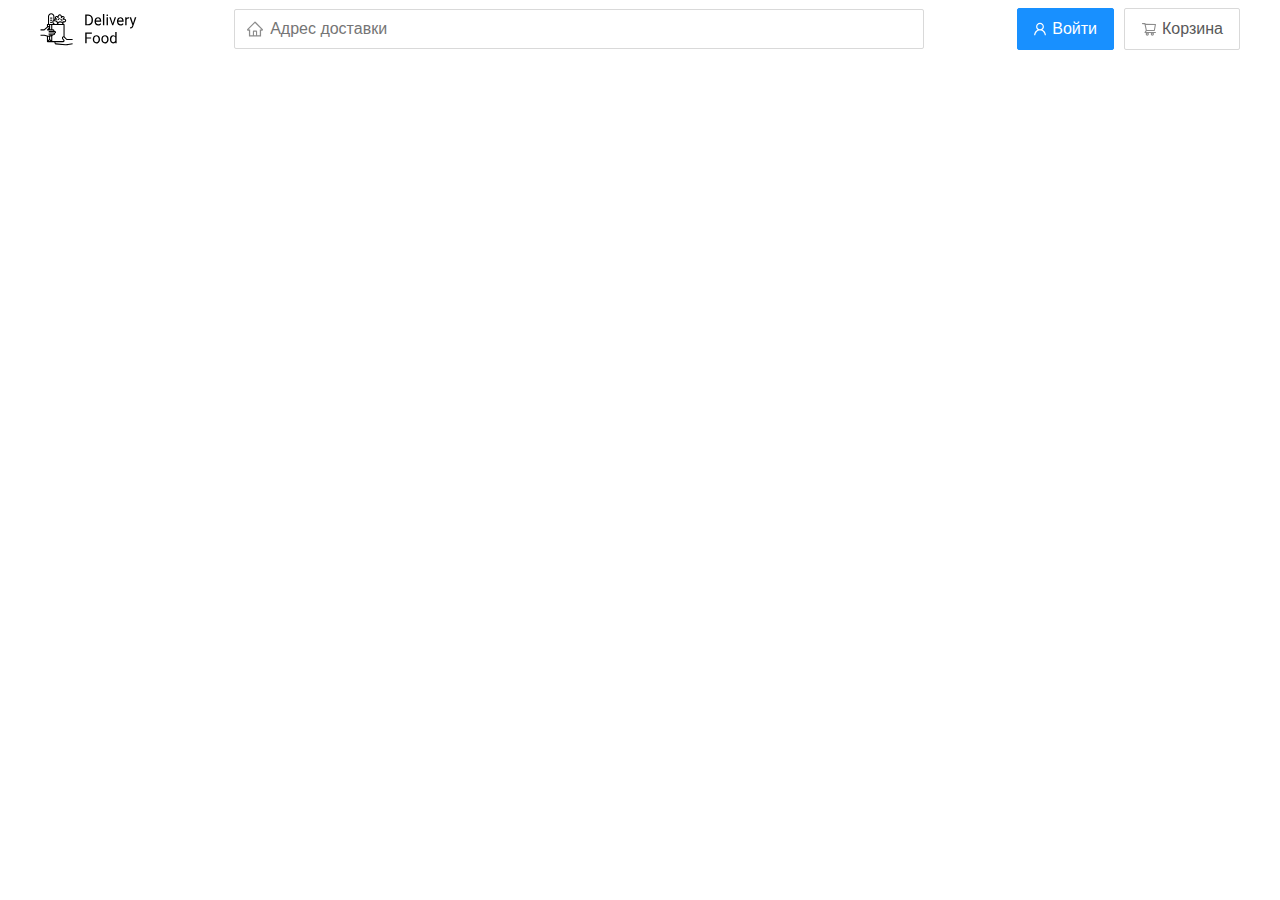
==== index.html @ 1ec9cbe4 "Add files via upload" ====
<!DOCTYPE html>
<html lang="ru">
  <head>
    <meta charset="UTF-8" />
    <meta name="viewport" content="width=device-width, initial-scale=1.0" />
    <title>Delivery Food-доставка еды на дом</title>
    <link rel="stylesheet" href="css/style.css" />
  </head>
  <body>
    <div class="container">
      <header class="header">
        <img src="img/logo.svg" alt="Logo" class="logo" />
        <!-- Логотип -->
        <input
          type="text"
          class="input search-input"
          placeholder="Адрес доставки"
        />
        <div class="buttons">
          <button class="button button-primary">
            <img src="img/user.svg" alt="user" class="button-icon" />
            Войти
          </button>
          <button class="button">
            <img
              src="img/shopping-cart.svg"
              alt="shopping-cart"
              class="button-icon"
            />
            Корзина
          </button>
        </div>
      </header>
    </div>
  </body>
</html>
---- css/style.css ----
* {
  box-sizing: border-box;
}

.container {
  max-width: 1200px;
  margin: auto;
}
.header {
  display: flex;
  align-items: center;
  justify-content: space-between;
}

.search-input {
  background: #ffffff;
  border: 1px solid #d9d9d9;
  box-sizing: border-box;
  border-radius: 2px;
  height: 40px;
  width: 690px;
  font-size: 16px;
  line-height: 24px;
  background-image: url("../img/home.svg");
  background-repeat: no-repeat;
  background-position: left 11px center;
  padding-left: 35px;
}

.buttons {
  display: flex;
  align-items: center;
}
.button {
  display: flex;
  align-items: center;
  padding: 8px 16px;
  background: #ffffff;
  border: 1px solid #d9d9d9;
  box-sizing: border-box;
  box-shadow: 0px 0px 2px rgba(0, 0, 0, 0.0015);
  border-radius: 2px;
  color: #595959;
  font-size: 16px;
  line-height: 24px;
}

.button-primary {
  background: #1890ff;
  border: 1px solid #1890ff;
  color: #ffffff;
  margin-right: 10px;
}
.button-icon {
  margin-right: 6px;
}
.shopping-cart {
  margin-right: 6px;
}
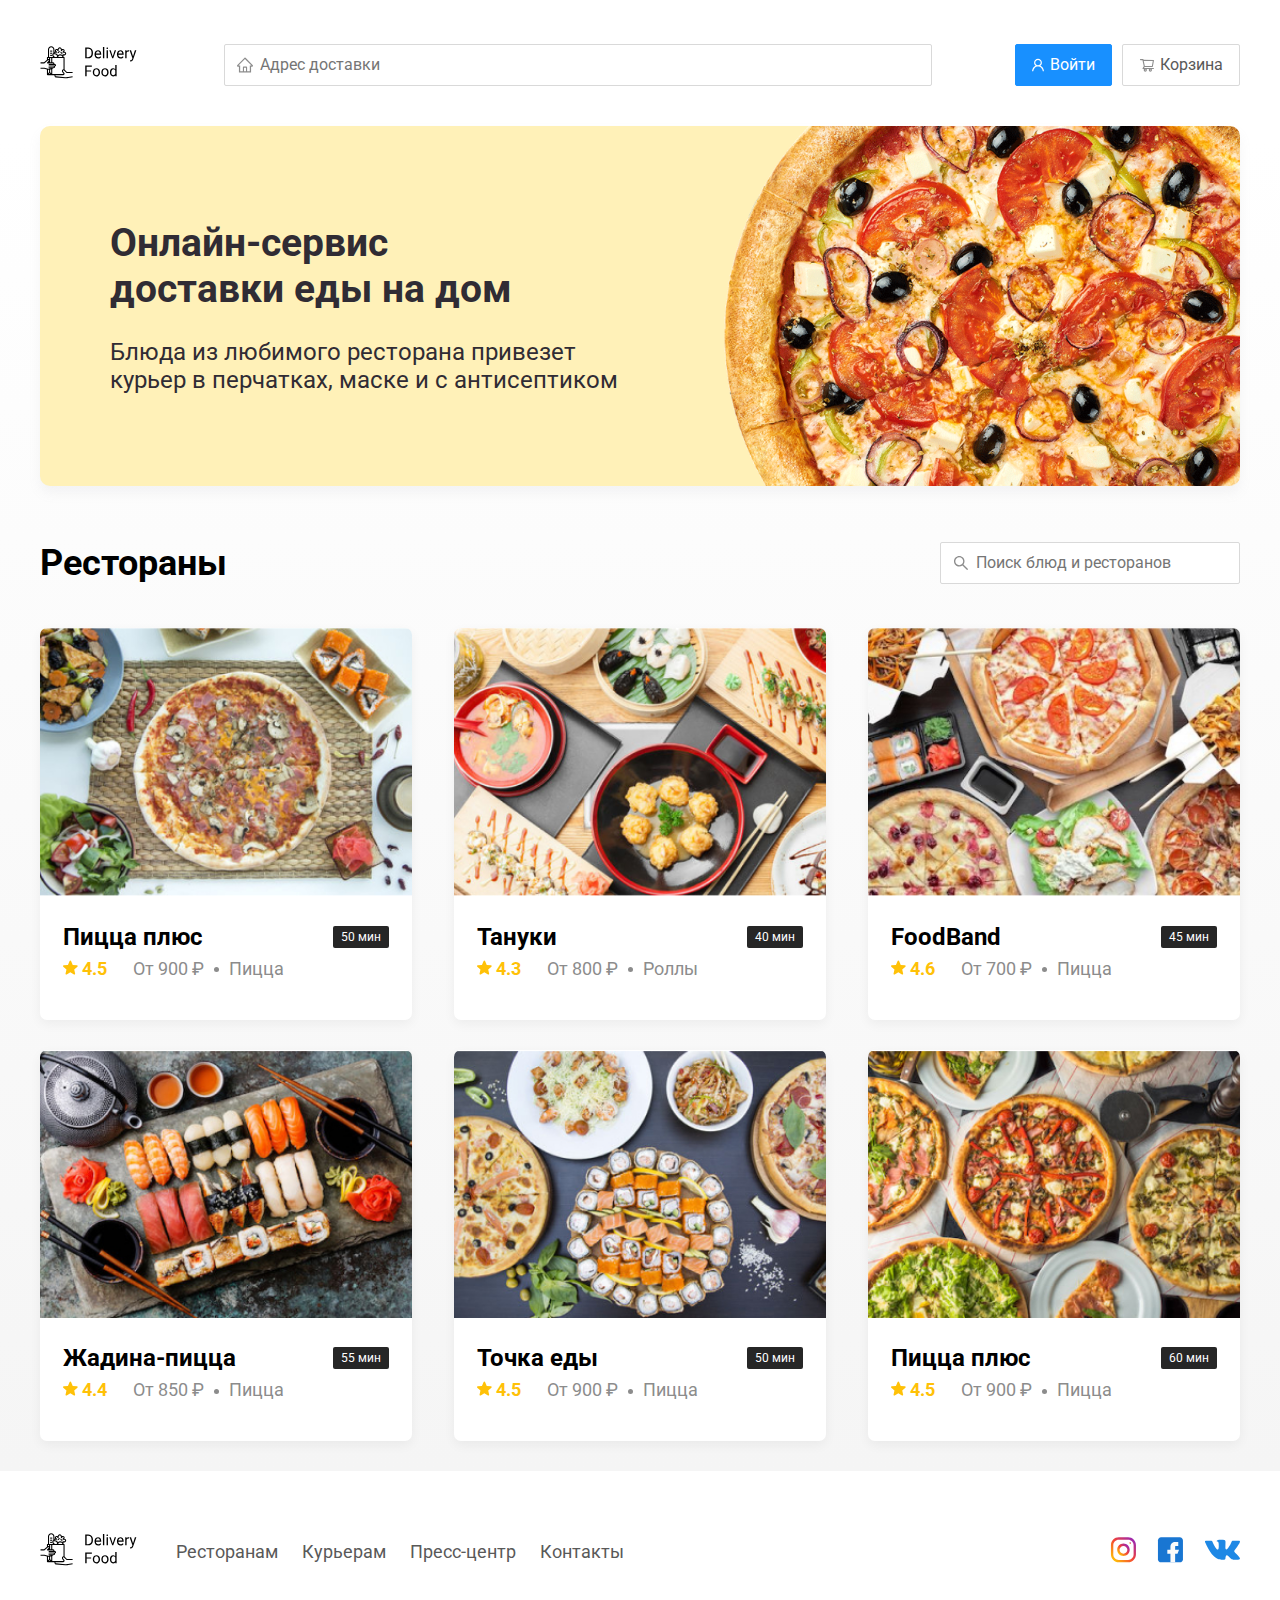
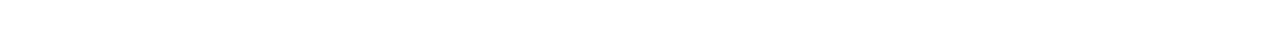
==== commit c31bd99e: "Add files via upload" ====
--- a/index.html
+++ b/index.html
@@ -4,22 +4,25 @@
     <meta charset="UTF-8" />
     <meta name="viewport" content="width=device-width, initial-scale=1.0" />
     <title>Delivery Food-доставка еды на дом</title>
+    <link href="https://fonts.googleapis.com/css2?family=Roboto:wght@400;700&display=swap" rel="stylesheet">
+    <link rel="stylesheet" href="css/normalize.css">
     <link rel="stylesheet" href="css/style.css" />
   </head>
   <body>
     <div class="container">
       <header class="header">
-        <img src="img/logo.svg" alt="Logo" class="logo" />
-        <!-- Логотип -->
+        <a href="index.html" class="logo"><img src="img/logo.svg" alt="Logo" class="logo" />
+        <!-- Логотип --></a>
+        
         <input
           type="text"
-          class="input search-input"
+          class="input address-input"
           placeholder="Адрес доставки"
         />
         <div class="buttons">
           <button class="button button-primary">
             <img src="img/user.svg" alt="user" class="button-icon" />
-            Войти
+            <span class="button-text">Войти</span> 
           </button>
           <button class="button">
             <img
@@ -27,10 +30,200 @@
               alt="shopping-cart"
               class="button-icon"
             />
-            Корзина
+            <span class="button-text">Корзина</span>
           </button>
+                 </div>
+      </header>
+      </div>
+
+
+    <main class="main">
+      <div class="container">
+          <section class="promo1">
+            <h1 class="promo-title"> Онлайн-сервис <br>доставки еды на дом</h1>
+            <p class="promo-text">
+              Блюда из любимого ресторана привезет <br>курьер в перчатках, маске и с антисептиком
+            </p>
+          </section>
+          
+          <section class="restaurents">
+            <div class="section-heading">
+              <h2 class="section-title">Рестораны</h2>
+              <input type="text" class="input-search input" placeholder="Поиск блюд и ресторанов">
+            </div>
+          
+            <div class="cards">
+              <a href="#" class="card">
+                <img src="img/image.jpg" alt="image" class="card-image">
+                <div class="card-text">
+                  <div class="card-heading">
+                    <h3 class="card-title">
+                      Пицца плюс
+                    </h3>
+                    <span class="card-tag tag">50 мин</span>
+          
+                    <!-- /.card-title -->
+                  </div>
+                  <!-- /.card-heading -->
+                  <div class="card-info">
+                    <div class="rating">
+                      <img src="img/rating.svg" alt="rating" class="rating-star">
+                      4.5</div>
+                    <div class="price">От 900 ₽</div>
+                    <div class="category">Пицца</div>
+                  </div>
+                  <!-- /.card-info -->
+                </div>
+                <!-- /.card-text -->
+              </a>
+              <!-- /.card -->
+              <a href="restaraunt.html" class="card">
+                <img src="img/image2.jpg" alt="image" class="card-image">
+                <div class="card-text">
+                  <div class="card-heading">
+                    <h3 class="card-title">
+                      Тануки
+                    </h3>
+                    <span class="card-tag tag">40 мин</span>
+          
+                    <!-- /.card-title -->
+                  </div>
+                  <!-- /.card-heading -->
+                  <div class="card-info">
+                    <div class="rating">
+                      <img src="img/rating.svg" alt="rating" class="rating-star">
+                      4.3</div>
+                    <div class="price">От 800 ₽</div>
+                    <div class="category">Роллы</div>
+                  </div>
+                  <!-- /.card-info -->
+                </div>
+                <!-- /.card-text -->
+              </a>
+              <!-- /.card -->
+              <a href="#" class="card">
+                <img src="img/image3.jpg" alt="image" class="card-image">
+                <div class="card-text">
+                  <div class="card-heading">
+                    <h3 class="card-title">
+                      FoodBand
+                    </h3>
+                    <span class="card-tag tag">45 мин</span>
+          
+                    <!-- /.card-title -->
+                  </div>
+                  <!-- /.card-heading -->
+                  <div class="card-info">
+                    <div class="rating">
+                      <img src="img/rating.svg" alt="rating" class="rating-star">
+                      4.6</div>
+                    <div class="price">От 700 ₽</div>
+                    <div class="category">Пицца</div>
+                  </div>
+                  <!-- /.card-info -->
+                </div>
+                <!-- /.card-text -->
+              </a>
+              <!-- /.card -->
+              <a href="#" class="card">
+                <img src="img/image4.jpg" alt="image" class="card-image">
+                <div class="card-text">
+                  <div class="card-heading">
+                    <h3 class="card-title">
+                      Жадина-пицца
+                    </h3>
+                    <span class="card-tag tag">55 мин</span>
+          
+                    <!-- /.card-title -->
+                  </div>
+                  <!-- /.card-heading -->
+                  <div class="card-info">
+                    <div class="rating">
+                      <img src="img/rating.svg" alt="rating" class="rating-star">
+                      4.4</div>
+                    <div class="price">От 850 ₽</div>
+                    <div class="category">Пицца</div>
+                  </div>
+                  <!-- /.card-info -->
+                </div>
+                <!-- /.card-text -->
+              </a>
+              <!-- /.card -->
+              <a href="#" class="card">
+                <img src="img/image5.jpg" alt="image" class="card-image">
+                <div class="card-text">
+                  <div class="card-heading">
+                    <h3 class="card-title">
+                      Точка еды
+                    </h3>
+                    <span class="card-tag tag">50 мин</span>
+          
+                    <!-- /.card-title -->
+                  </div>
+                  <!-- /.card-heading -->
+                  <div class="card-info">
+                    <div class="rating">
+                      <img src="img/rating.svg" alt="rating" class="rating-star">
+                      4.5</div>
+                    <div class="price">От 900 ₽</div>
+                    <div class="category">Пицца</div>
+                  </div>
+                  <!-- /.card-info -->
+                </div>
+                <!-- /.card-text -->
+              </a>
+              <!-- /.card -->
+              <a href="#" class="card">
+                <img src="img/image6.jpg" alt="image" class="card-image">
+                <div class="card-text">
+                  <div class="card-heading">
+                    <h3 class="card-title">
+                      Пицца плюс
+                    </h3>
+                    <span class="card-tag tag">60 мин</span>
+          
+                    <!-- /.card-title -->
+                  </div>
+                  <!-- /.card-heading -->
+                  <div class="card-info">
+                    <div class="rating">
+                      <img src="img/rating.svg" alt="rating" class="rating-star">
+                      4.5</div>
+                    <div class="price">От 900 ₽</div>
+                    <div class="category">Пицца</div>
+                  </div>
+                  <!-- /.card-info -->
+                </div>
+                <!-- /.card-text -->
+              </a>
+              <!-- /.card -->
+          
+            </div>
+            <!-- /.cards -->
+          </section>
+      </div>
+    </main>
+
+
+    <footer class="footer">
+      <div class="container">
+        <div class="footer-block">
+        <a href="index.html" class="logo"> <img src="img/logo.svg" alt="logo" class="logo footer-logo"></a>
+          <nav class="footer-navigation">
+            <a href="#" class="footer-link">Ресторанам</a>
+            <a href="#" class="footer-link">Курьерам</a>
+            <a href="#" class="footer-link">Пресс-центр</a>
+            <a href="#" class="footer-link">Контакты</a>
+          </nav>
+          <div class="social-links">
+            <a href="#" class="social-link">
+              <img src="img/instagram.svg" alt="instagram">
+            </a>
+            <a href="#" class="social-link"><img src="img/facebook.svg" alt="facebook"></a>
+            <a href="#" class="social-link"><img src="img/vk.svg" alt="vk"></a>
+          </div>
         </div>
-      </header>
-    </div>
+      </div>
+    </footer>
   </body>
 </html>
--- a/css/style.css
+++ b/css/style.css
@@ -2,6 +2,10 @@
   box-sizing: border-box;
 }
 
+body {
+  font-family: "Roboto", sans-serif;
+  padding-top: 44px;
+}
 .container {
   max-width: 1200px;
   margin: auto;
@@ -10,21 +14,31 @@
   display: flex;
   align-items: center;
   justify-content: space-between;
-}
-
-.search-input {
+
+  margin-bottom: 40px;
+}
+.input {
   background: #ffffff;
   border: 1px solid #d9d9d9;
   box-sizing: border-box;
   border-radius: 2px;
-  height: 40px;
-  width: 690px;
   font-size: 16px;
   line-height: 24px;
-  background-image: url("../img/home.svg");
+  padding: 8px;
+  padding-left: 35px;
   background-repeat: no-repeat;
   background-position: left 11px center;
-  padding-left: 35px;
+}
+
+.address-input {
+  flex: 0.8;
+  background-image: url("../img/home.svg");
+}
+
+.input-search {
+  width: 300px;
+  background-image: url("../img/search.svg");
+  margin-left: auto;
 }
 
 .buttons {
@@ -51,9 +65,387 @@
   color: #ffffff;
   margin-right: 10px;
 }
+
+.button-card-text {
+  margin-right: 10px;
+}
 .button-icon {
   margin-right: 6px;
 }
 .shopping-cart {
   margin-right: 6px;
 }
+
+.promo1 {
+  box-shadow: 0px 7px 12px rgba(158, 158, 163, 0.1);
+  background: #fff1b8 url("../img/pizza.jpeg") no-repeat top -100px right -247px /
+    924px;
+  border-radius: 10px;
+  padding: 68px 70px;
+  margin-bottom: 56px;
+}
+
+.promo-text {
+  max-width: 538px;
+  font-style: normal;
+  font-weight: normal;
+  font-size: 24px;
+  line-height: 28px;
+
+  color: #302c34;
+}
+.promo-title {
+  font-style: normal;
+  font-weight: bold;
+  font-size: 39px;
+  line-height: 46px;
+
+  color: #302c34;
+}
+
+.main {
+  background: linear-gradient(
+    180deg,
+    rgba(245, 245, 245, 0) 1.04%,
+    #f5f5f5 100%
+  );
+}
+
+.section-heading {
+  display: flex;
+  align-items: center;
+  margin-bottom: 44px;
+}
+.section-title {
+  font-style: normal;
+  font-weight: bold;
+  font-size: 36px;
+  line-height: 42px;
+  margin: 0;
+  color: #000000;
+  margin-right: 30px;
+}
+
+.card {
+  background: #ffffff;
+  box-shadow: 0px 4px 12px rgba(0, 0, 0, 0.05);
+  border-radius: 7px;
+  overflow: hidden;
+  margin-bottom: 30px;
+  flex-basis: 31%;
+  text-decoration: none;
+}
+
+.cards {
+  display: flex;
+  align-items: flex-start;
+  flex-wrap: wrap;
+  justify-content: space-between;
+}
+
+.card-image {
+  width: 384px;
+  height: 268px;
+  object-fit: cover;
+}
+
+.restaraunts .card-image {
+  width: 212px;
+  height: 384px;
+}
+
+.card-text {
+  margin-top: 20px;
+  padding-bottom: 35px;
+  padding-left: 23px;
+  padding-right: 23px;
+}
+
+.card-heading {
+  display: flex;
+  align-items: center;
+  justify-content: space-between;
+}
+
+.card-title {
+  margin: 0;
+  font-style: normal;
+  font-weight: bold;
+  font-size: 24px;
+  line-height: 32px;
+  color: #000000;
+}
+
+.card-title-reg {
+  font-weight: 400;
+  font-size: 23px;
+}
+.card-tag {
+  color: #ffffff;
+  font-style: normal;
+  font-weight: normal;
+  font-size: 12px;
+  line-height: 20px;
+  background: #262626;
+  border-radius: 2px;
+  padding: 1px 8px;
+}
+
+.card-info {
+  display: flex;
+  align-items: center;
+  flex-wrap: wrap;
+}
+
+.card-buttons {
+  display: flex;
+  margin-top: 24px;
+  align-items: center;
+}
+.card-price-bold {
+  font-style: normal;
+  font-weight: bold;
+  font-size: 20px;
+  line-height: 32px;
+  margin-left: 32px;
+}
+
+.rating {
+  margin-right: 26px;
+  font-style: normal;
+  font-weight: bold;
+  font-size: 18px;
+  line-height: 32px;
+
+  color: #ffc107;
+}
+
+.price,
+.category {
+  font-style: normal;
+  font-weight: normal;
+  font-size: 18px;
+  line-height: 32px;
+  color: #8c8c8c;
+}
+
+.ingridients {
+  text-overflow: ellipsis;
+  overflow: hidden;
+  white-space: nowrap;
+}
+.category {
+  text-overflow: ellipsis;
+  overflow: hidden;
+  white-space: nowrap;
+  max-width: 150px;
+}
+.price {
+  margin-right: 10px;
+}
+
+.price::after {
+  content: "";
+  width: 5px;
+  height: 5px;
+  background-color: #8c8c8c;
+  display: inline-block;
+  vertical-align: middle;
+  border-radius: 50%;
+  margin-left: 10px;
+}
+
+.ingridients {
+  font-style: normal;
+  font-weight: normal;
+  font-size: 18px;
+  line-height: 21px;
+  color: #8c8c8c;
+}
+.footer {
+  padding: 60px 0;
+}
+
+.footer-block {
+  display: flex;
+  align-items: center;
+  justify-content: space-between;
+}
+
+.footer-navigation {
+  margin-right: auto;
+  margin-left: 35px;
+}
+
+.footer-link {
+  display: inline-block;
+  color: #595959;
+  text-decoration: none;
+  font-style: normal;
+  font-weight: normal;
+  font-size: 18px;
+  line-height: 21px;
+}
+.footer-link:not(:last-child) {
+  margin-right: 20px;
+}
+
+.social-links {
+  display: flex;
+  align-items: center;
+}
+.social-link:not(:last-child) {
+  margin-right: 21px;
+}
+
+@media (max-width: 1200px) {
+  .container {
+    max-width: 960px;
+  }
+  .promo1 {
+    background-color: 750px;
+    background-position: center right -300px;
+  }
+
+  .category,
+  .price {
+    font-size: 14px;
+  }
+}
+
+@media (max-width: 992px) {
+  .container {
+    max-width: 750px;
+  }
+  .promo1 {
+    padding: 50px;
+    background-size: 500px;
+    background-position: center right -200px;
+  }
+
+  .promo-text {
+    font-size: 18px;
+    max-width: 480px;
+  }
+  .card {
+    flex-basis: 49%;
+  }
+  .footer-link {
+    font-size: 16px;
+  }
+}
+
+@media (max-width: 768px) {
+  .container {
+    max-width: 560px;
+  }
+  .card-info {
+    flex-wrap: wrap;
+  }
+  .card .rating {
+    flex-basis: 100%;
+  }
+  .card-title {
+    font-size: 18px;
+  }
+  .promo-title {
+    font-size: 24px;
+    line-height: 1.4;
+  }
+  .promo1 {
+    background-size: 400px;
+    background-position: bottom 50px right -200px;
+  }
+  .promo-text {
+    margin-top: 0;
+  }
+}
+
+@media (max-width: 578px) {
+  .container {
+    width: 90%;
+  }
+  .header {
+    flex-wrap: wrap;
+  }
+
+  .address-input {
+    margin-top: 15px;
+    order: 5;
+    flex: 1;
+  }
+
+  .promo {
+    background-image: none;
+  }
+  .promo-title {
+    margin-bottom: 10px;
+  }
+  .section-title {
+    font-size: 20px;
+  }
+
+  .card {
+    flex-basis: 100%;
+  }
+  .card-image {
+    width: 100%;
+  }
+  .footer {
+    padding: 30px 0;
+  }
+  .footer-block {
+    align-items: flex-start;
+  }
+
+  .footer-navigation {
+    order: 0;
+    margin-left: 0;
+    margin-right: 0;
+    display: flex;
+    flex-direction: column;
+  }
+  .footer-logo {
+    margin-right: 15px;
+    order: 1;
+  }
+  .social-links {
+    order: 2;
+  }
+}
+
+@media (max-width: 480px) {
+  .button-text {
+    display: none;
+  }
+  .button {
+    min-width: 40px;
+  }
+  .button-icon {
+    margin: 0;
+  }
+  .section-heading {
+    flex-wrap: wrap;
+  }
+  .promo1 {
+    padding: 20px;
+    background-image: none;
+  }
+
+  .footer-block {
+    flex-wrap: wrap;
+    flex-direction: column;
+    align-items: center;
+  }
+  .footer-logo {
+    order: 0;
+    margin-bottom: 20px;
+  }
+  .footer-navigation {
+    margin-bottom: 20px;
+    text-align: center;
+  }
+  .footer-link:not(:last-child) {
+    margin-right: 0;
+  }
+} ;
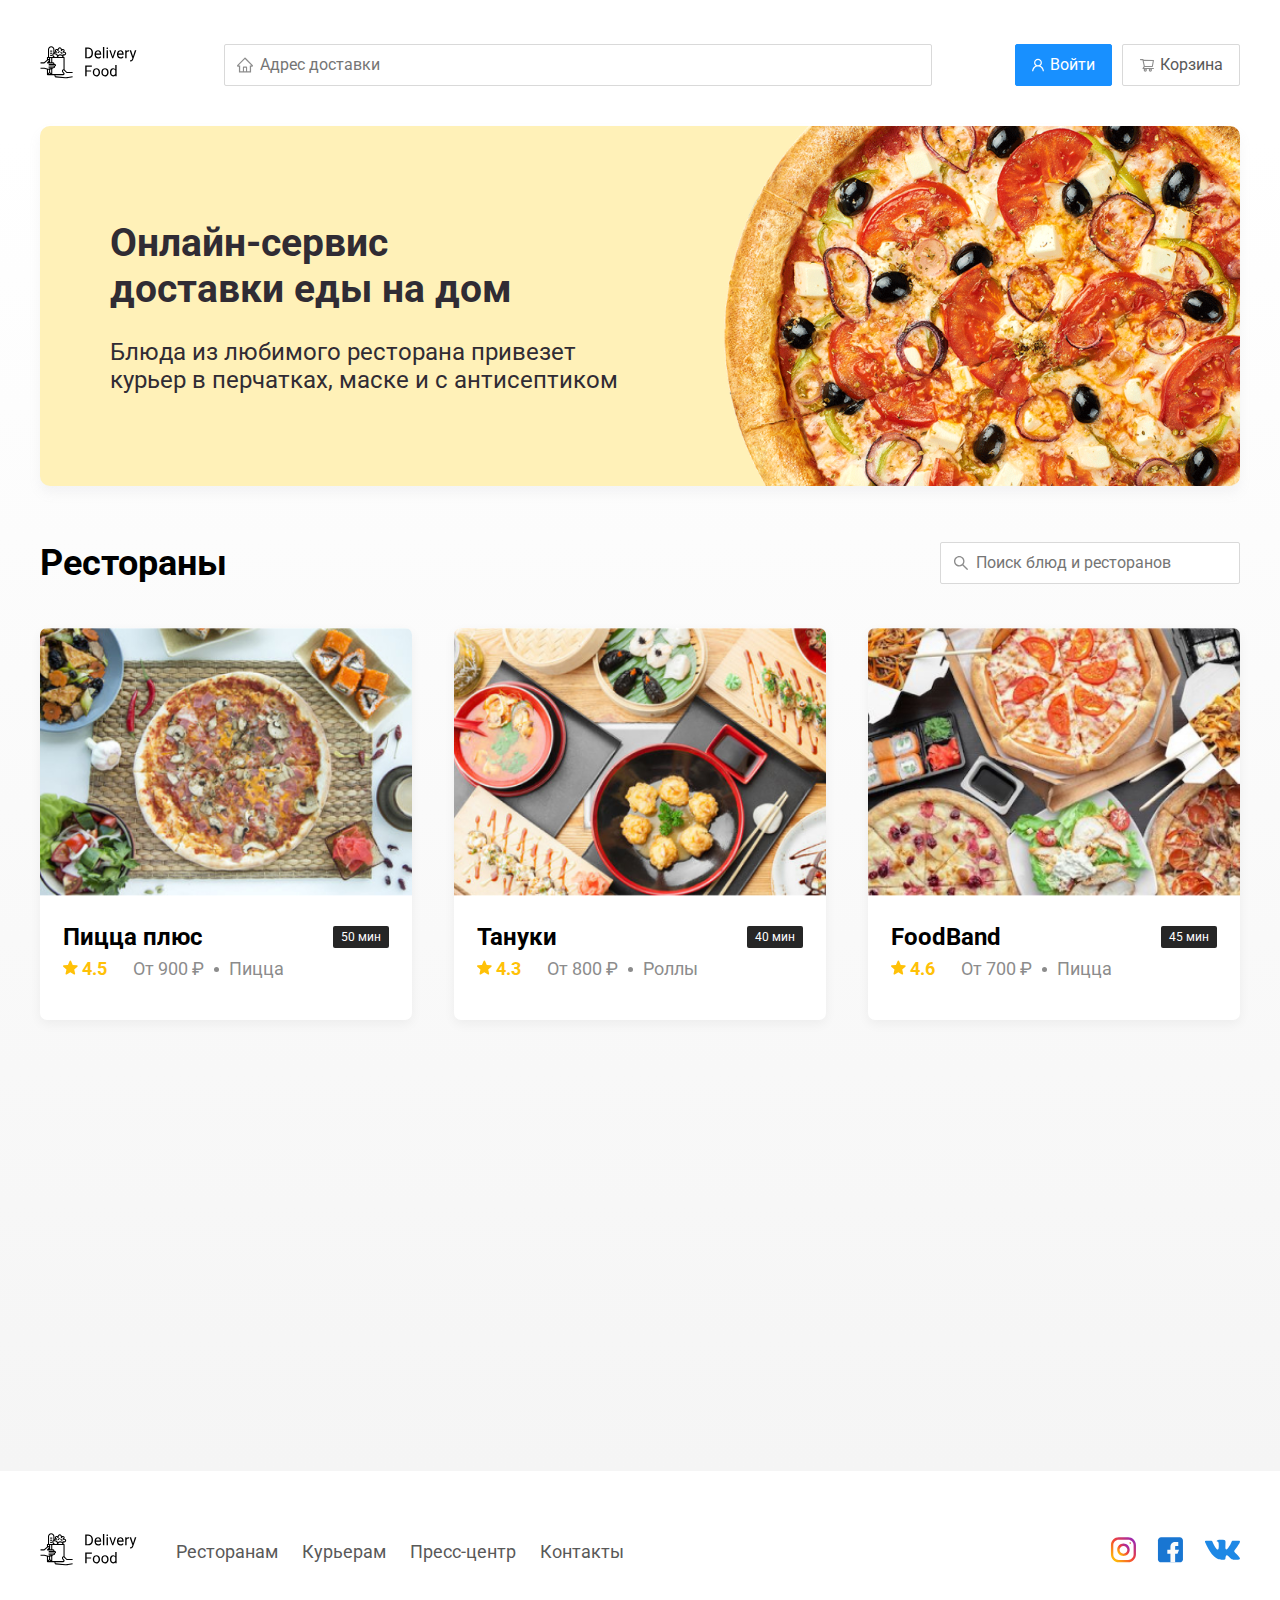
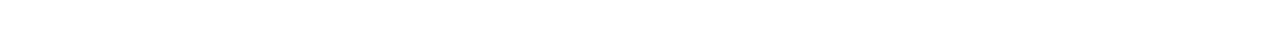
==== commit fbbae51b: "Add files via upload" ====
--- a/index.html
+++ b/index.html
@@ -6,6 +6,7 @@
     <title>Delivery Food-доставка еды на дом</title>
     <link href="https://fonts.googleapis.com/css2?family=Roboto:wght@400;700&display=swap" rel="stylesheet">
     <link rel="stylesheet" href="css/normalize.css">
+    <link rel="stylesheet" href="css/animate.css">
     <link rel="stylesheet" href="css/style.css" />
   </head>
   <body>
@@ -24,7 +25,7 @@
             <img src="img/user.svg" alt="user" class="button-icon" />
             <span class="button-text">Войти</span> 
           </button>
-          <button class="button">
+          <button class="button" id="card-button">
             <img
               src="img/shopping-cart.svg"
               alt="shopping-cart"
@@ -53,7 +54,7 @@
             </div>
           
             <div class="cards">
-              <a href="#" class="card">
+              <a href="#" class="card wow fadeInUp" data-wow-delay="0.2s">
                 <img src="img/image.jpg" alt="image" class="card-image">
                 <div class="card-text">
                   <div class="card-heading">
@@ -77,7 +78,7 @@
                 <!-- /.card-text -->
               </a>
               <!-- /.card -->
-              <a href="restaraunt.html" class="card">
+              <a href="restaraunt.html" class="card wow fadeInUp" data-wow-delay="0.4s">
                 <img src="img/image2.jpg" alt="image" class="card-image">
                 <div class="card-text">
                   <div class="card-heading">
@@ -101,7 +102,7 @@
                 <!-- /.card-text -->
               </a>
               <!-- /.card -->
-              <a href="#" class="card">
+              <a href="#" class="card wow fadeInUp" data-wow-delay="0.6s">
                 <img src="img/image3.jpg" alt="image" class="card-image">
                 <div class="card-text">
                   <div class="card-heading">
@@ -125,7 +126,7 @@
                 <!-- /.card-text -->
               </a>
               <!-- /.card -->
-              <a href="#" class="card">
+              <a href="#" class="card wow fadeInUp" data-wow-delay="0.2s">
                 <img src="img/image4.jpg" alt="image" class="card-image">
                 <div class="card-text">
                   <div class="card-heading">
@@ -149,7 +150,7 @@
                 <!-- /.card-text -->
               </a>
               <!-- /.card -->
-              <a href="#" class="card">
+              <a href="#" class="card wow fadeInUp" data-wow-delay="0.4s">
                 <img src="img/image5.jpg" alt="image" class="card-image">
                 <div class="card-text">
                   <div class="card-heading">
@@ -173,7 +174,7 @@
                 <!-- /.card-text -->
               </a>
               <!-- /.card -->
-              <a href="#" class="card">
+              <a href="#" class="card wow fadeInUp" data-wow-delay="0.6s">
                 <img src="img/image6.jpg" alt="image" class="card-image">
                 <div class="card-text">
                   <div class="card-heading">
@@ -225,5 +226,75 @@
         </div>
       </div>
     </footer>
+    <div class="modal ">
+      <div class="modal-dialog">
+        <div class="modal-header">
+          <h3 class="modal-title">Корзина</h3>
+          <button class="close">&times;</button>
+        </div>
+        <div class="modal-body">
+          <div class="food-row">
+            <span class="food-name">Ролл угорь стандарт</span>
+            <strong class="food-price">250 ₽</strong>
+            <div class="food-counter">
+              <button class="counter-button">-</button>
+              <span class="counter">1</span>
+              <button class="counter-button">+</button>
+            </div>
+          </div>
+          <!-- /.foods-row -->
+          <div class="food-row">
+            <span class="food-name">Ролл угорь стандарт</span>
+            <strong class="food-price">250 ₽</strong>
+            <div class="food-counter">
+              <button class="counter-button">-</button>
+              <span class="counter">1</span>
+              <button class="counter-button">+</button>
+            </div>
+          </div>
+          <!-- /.foods-row -->
+          <div class="food-row">
+            <span class="food-name">Ролл угорь стандарт</span>
+            <strong class="food-price">250 ₽</strong>
+            <div class="food-counter">
+              <button class="counter-button">-</button>
+              <span class="counter">1</span>
+              <button class="counter-button">+</button>
+            </div>
+          </div>
+          <!-- /.foods-row -->
+          <div class="food-row">
+            <span class="food-name">Ролл угорь стандарт</span>
+            <strong class="food-price">250 ₽</strong>
+            <div class="food-counter">
+              <button class="counter-button">-</button>
+              <span class="counter">1</span>
+              <button class="counter-button">+</button>
+            </div>
+          </div>
+          <!-- /.foods-row -->
+          <div class="food-row">
+            <span class="food-name">Ролл угорь стандарт</span>
+            <strong class="food-price">250 ₽</strong>
+            <div class="food-counter">
+              <button class="counter-button">-</button>
+              <span class="counter">1</span>
+              <button class="counter-button">+</button>
+            </div>
+          </div>
+          <!-- /.foods-row -->
+        </div>
+        <div class="modal-footer">
+          <span class="price-tag">1250 ₽</span>
+          <div class="footer-buttons">
+            <button class="button button-primary">Оформить заказ</button>
+            <button class="button">Отмена</button>
+          </div>
+        </div>
+      </div>
+    </div>
+  <script src="js/wow.min.js"></script>
+    <script src="js/main.js"></script>
+    
   </body>
 </html>
--- a/css/style.css
+++ b/css/style.css
@@ -298,6 +298,126 @@
   margin-right: 21px;
 }
 
+.modal {
+  position: fixed;
+  display: flex;
+  left: 0;
+  top: 0;
+  width: 100%;
+  height: 100%;
+  background: rgba(0, 0, 0, 0.4);
+  display: none;
+}
+
+.isOPen {
+  display: flex;
+}
+.modal-dialog {
+  max-width: 780px;
+  width: 95%;
+
+  left: 327.89px;
+  top: 364.2px;
+  background: #ffffff;
+  border-radius: 5px;
+  margin: auto;
+  padding: 40px 45px;
+}
+.modal-header {
+  display: flex;
+  align-items: center;
+  justify-content: space-between;
+  margin-bottom: 45px;
+}
+.modal-title {
+  font-style: normal;
+  font-weight: bold;
+  font-size: 36px;
+  line-height: 42px;
+  margin: 0;
+}
+
+.close {
+  font-size: 36px;
+  border: none;
+  background-color: transparent;
+}
+
+.food-row {
+  display: flex;
+  align-items: center;
+  justify-content: space-between;
+  padding-bottom: 8px;
+  border-bottom: 1px solid #d9d9d9;
+  margin-bottom: 15px;
+}
+.food-name {
+  font-style: normal;
+  font-weight: normal;
+  font-size: 18px;
+  line-height: 32px;
+}
+.food-price {
+  margin-left: auto;
+  margin-right: 47px;
+  font-style: normal;
+  font-weight: bold;
+  font-size: 20px;
+  line-height: 32px;
+}
+.food-counter {
+  display: flex;
+  align-items: center;
+}
+
+.counter-button {
+  background: #ffffff;
+  border: 1px solid #40a9ff;
+  box-sizing: border-box;
+  border-radius: 2px;
+  width: 39px;
+  height: 32px;
+  display: flex;
+  align-items: center;
+  justify-content: center;
+  font-weight: normal;
+  font-size: 14px;
+  line-height: 22px;
+
+  color: #40a9ff;
+}
+
+.counter {
+  line-height: 24px;
+  font-size: 16px;
+  margin-left: 10px;
+  margin-right: 10px;
+}
+
+.modal-body {
+  margin-bottom: 52px;
+}
+.footer-buttons {
+  display: flex;
+  align-items: center;
+}
+
+.modal-footer {
+  display: flex;
+  align-items: center;
+  justify-content: space-between;
+}
+
+.price-tag {
+  background: #262626;
+  border-radius: 5px;
+  font-style: normal;
+  font-weight: bold;
+  font-size: 20px;
+  line-height: 23px;
+  padding: 15px 20px;
+  color: #fafafa;
+}
 @media (max-width: 1200px) {
   .container {
     max-width: 960px;
